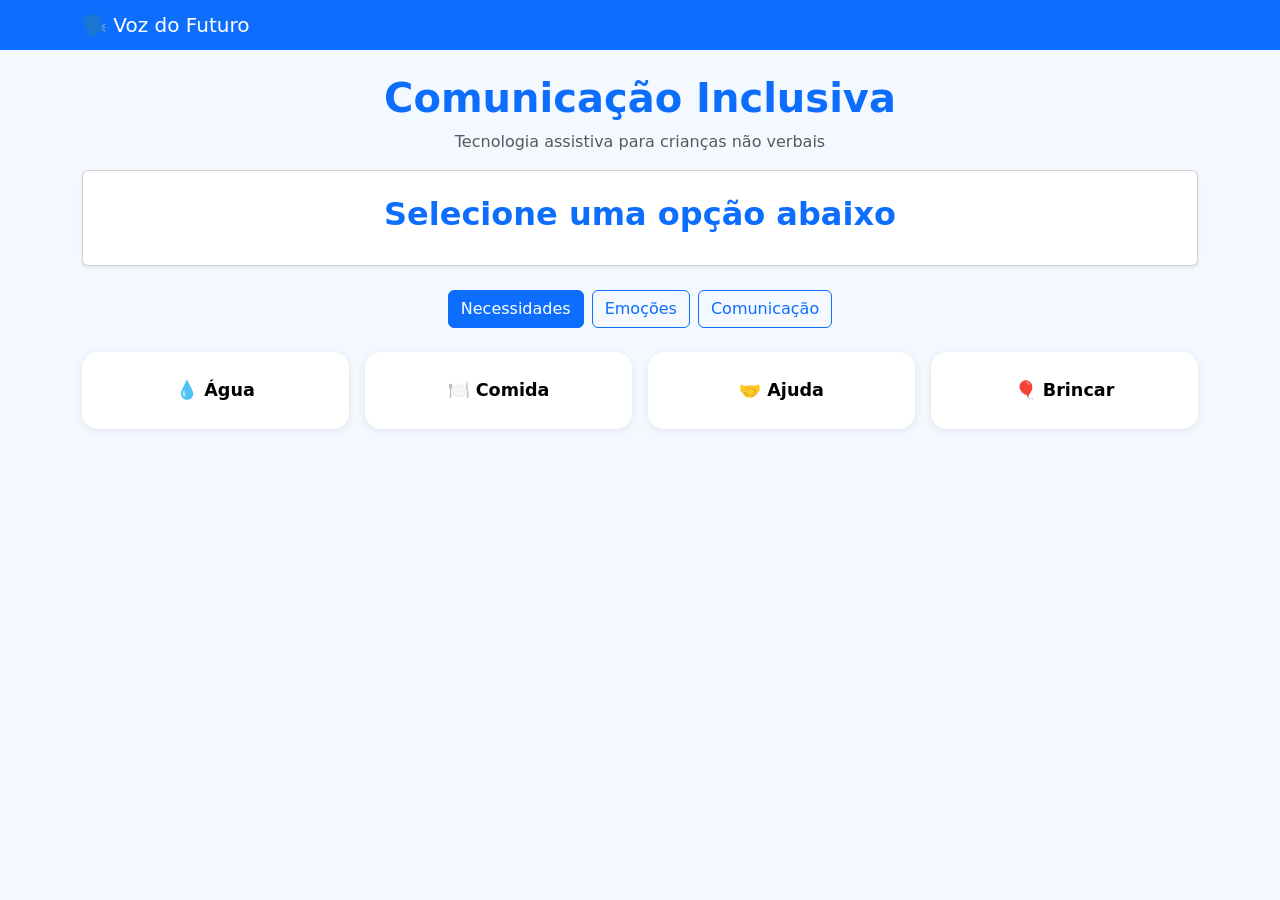
==== index.html @ d582f3ec "feat: cria estrutura inicial da plataforma Voz do Futuro" ====
<!DOCTYPE html>

<html lang="pt-BR">

<head>
    <meta charset="UTF-8">
    <meta name="viewport" content="width=device-width, initial-scale=1.0">
    <title>Voz do Futuro</title>

    <link href="https://cdn.jsdelivr.net/npm/bootstrap@5.3.8/dist/css/bootstrap.min.css" rel="stylesheet">
    <link href="https://cdn.jsdelivr.net/npm/bootstrap-icons@1.11.3/font/bootstrap-icons.css" rel="stylesheet">

    <link rel="stylesheet" href="css/style.css">
</head>

<body>

    <nav class="navbar navbar-dark bg-primary">
        <div class="container">
            <span class="navbar-brand mb-0 h1">
                🗣️ Voz do Futuro
            </span>
        </div>
    </nav>

    <div class="container py-4">

        <h1 class="text-center text-primary fw-bold">
            Comunicação Inclusiva
        </h1>

        <p class="text-center text-muted">
            Tecnologia assistiva para crianças não verbais
        </p>

        <div class="card shadow-sm p-4 text-center mb-4">
            <h2 id="message">
                Selecione uma opção abaixo
            </h2>
        </div>

        <div class="d-flex gap-2 justify-content-center mb-4">
            <button class="btn btn-primary" onclick="showTab('necessidades')">
                Necessidades
            </button>

            <button class="btn btn-outline-primary" onclick="showTab('emocoes')">
                Emoções
            </button>

            <button class="btn btn-outline-primary" onclick="showTab('comunicacao')">
                Comunicação
            </button>

        </div>

        <div id="necessidades" class="tab-content-custom">
            <div class="row g-3">

                <div class="col-md-3">
                    <button class="btn-card" onclick="speakMessage('Quero água')">
                        💧 Água
                    </button>
                </div>

                <div class="col-md-3">
                    <button class="btn-card" onclick="speakMessage('Quero comer')">
                        🍽️ Comida
                    </button>
                </div>

                <div class="col-md-3">
                    <button class="btn-card" onclick="speakMessage('Preciso de ajuda')">
                        🤝 Ajuda
                    </button>
                </div>

                <div class="col-md-3">
                    <button class="btn-card" onclick="speakMessage('Quero brincar')">
                        🎈 Brincar
                    </button>
                </div>

            </div>

        </div>

        <div id="emocoes" class="tab-content-custom d-none">
            <div class="row g-3">
                <div class="col-md-3">
                    <button class="btn-card" onclick="speakMessage('Estou feliz')">
                        😊 Feliz
                    </button>
                </div>

                <div class="col-md-3">
                    <button class="btn-card" onclick="speakMessage('Estou triste')">
                        😢 Triste
                    </button>
                </div>

            </div>

        </div>

        <div id="comunicacao" class="tab-content-custom d-none">
            <div class="row g-3">

                <div class="col-md-3">
                    <button class="btn-card" onclick="speakMessage('Sim')">
                        ✅ Sim
                    </button>
                </div>

                <div class="col-md-3">
                    <button class="btn-card" onclick="speakMessage('Não')">
                        ❌ Não
                    </button>
                </div>

            </div>

        </div>

    </div>

    <script src="js/app.js"></script>

    <script src="js/tabs.js"></script>

    <script src="js/speech.js"></script>

</body>
</html>
---- css/style.css ----
body {
background: #f4f8ff;
}

.btn-card {
width: 100%;
border: none;
border-radius: 16px;
padding: 25px;
background: white;
font-size: 1.1rem;
font-weight: bold;
transition: .3s;
box-shadow: 0 2px 8px rgba(0,0,0,.08);
}

.btn-card:hover {
transform: translateY(-5px);
}

#message {
color: #0d6efd;
font-weight: bold;
}
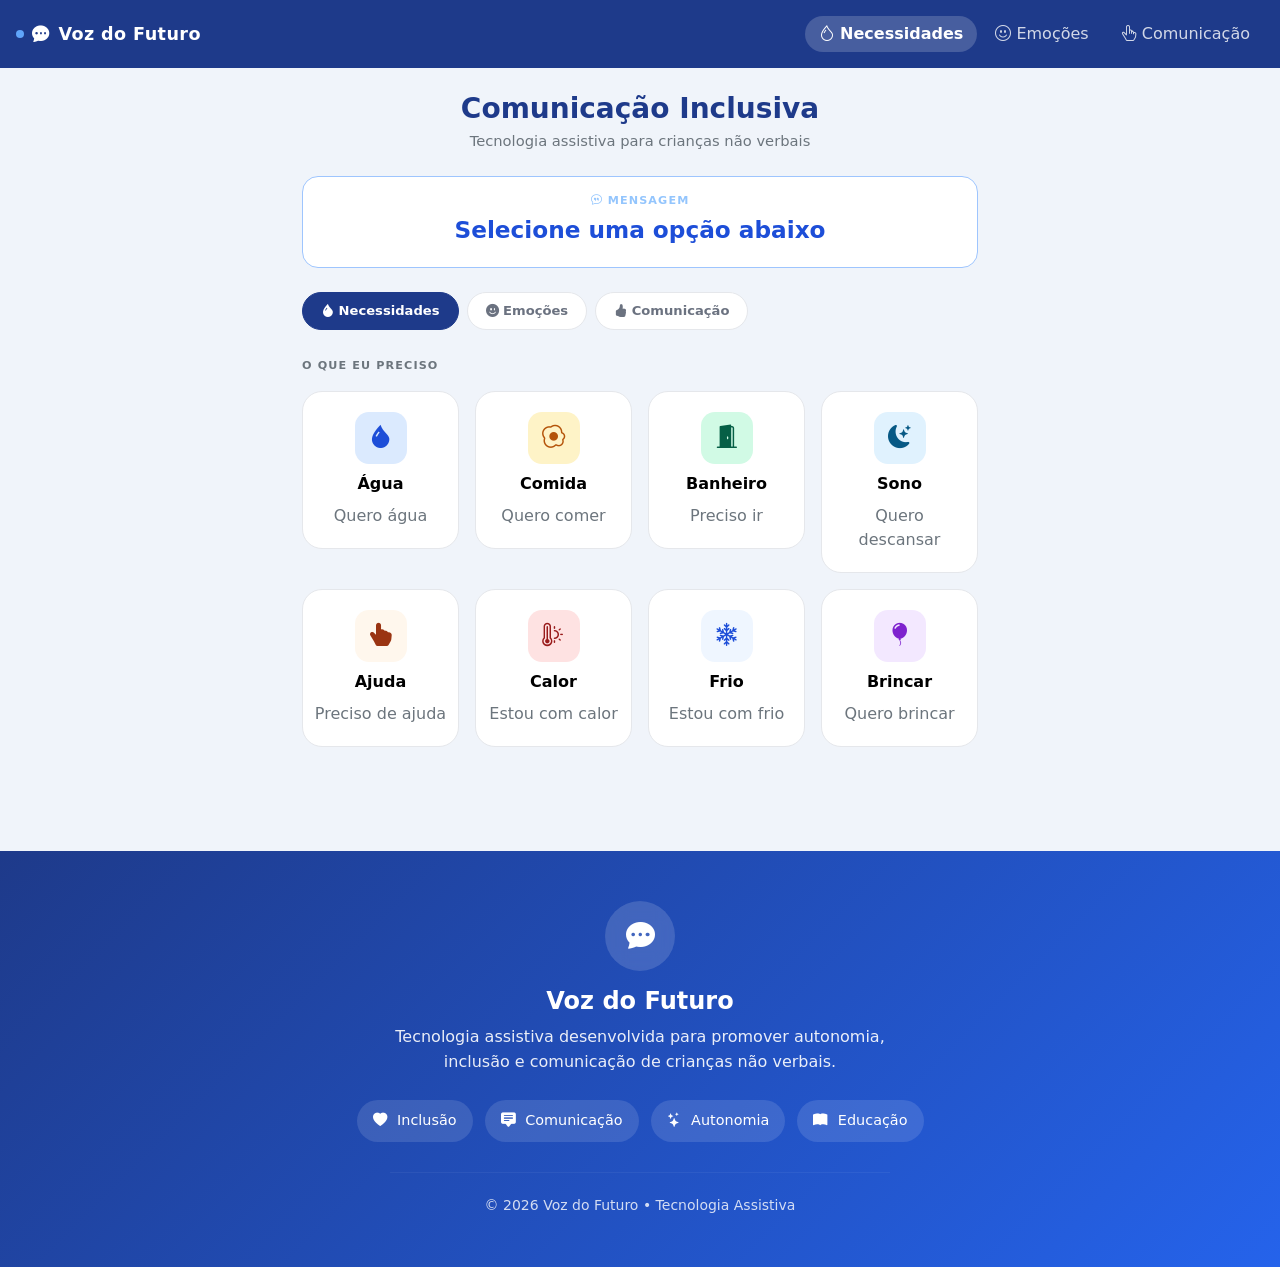
==== commit 3ed01cdd: "feat: moderniza footer com layout responsivo e visual inclusivo" ====
--- a/index.html
+++ b/index.html
@@ -1,134 +1,55 @@
 <!DOCTYPE html>
-
 <html lang="pt-BR">
 
 <head>
     <meta charset="UTF-8">
     <meta name="viewport" content="width=device-width, initial-scale=1.0">
+
     <title>Voz do Futuro</title>
 
+    <!-- Bootstrap -->
     <link href="https://cdn.jsdelivr.net/npm/bootstrap@5.3.8/dist/css/bootstrap.min.css" rel="stylesheet">
+
+    <!-- Bootstrap Icons -->
     <link href="https://cdn.jsdelivr.net/npm/bootstrap-icons@1.11.3/font/bootstrap-icons.css" rel="stylesheet">
 
-    <link rel="stylesheet" href="css/style.css">
+    <!-- CSS do projeto -->
+    <link rel="stylesheet" href="./css/style.css">
 </head>
 
 <body>
 
-    <nav class="navbar navbar-dark bg-primary">
-        <div class="container">
-            <span class="navbar-brand mb-0 h1">
-                🗣️ Voz do Futuro
-            </span>
-        </div>
-    </nav>
+    <div id="navbar"></div>
 
-    <div class="container py-4">
+    <main class="container py-4" style="max-width:700px">
 
-        <h1 class="text-center text-primary fw-bold">
-            Comunicação Inclusiva
-        </h1>
+        <div id="hero"></div>
 
-        <p class="text-center text-muted">
-            Tecnologia assistiva para crianças não verbais
-        </p>
+        <div id="message-box"></div>
 
-        <div class="card shadow-sm p-4 text-center mb-4">
-            <h2 id="message">
-                Selecione uma opção abaixo
-            </h2>
-        </div>
+        <div id="tabs"></div>
 
-        <div class="d-flex gap-2 justify-content-center mb-4">
-            <button class="btn btn-primary" onclick="showTab('necessidades')">
-                Necessidades
-            </button>
+        <div id="tip-box"></div>
 
-            <button class="btn btn-outline-primary" onclick="showTab('emocoes')">
-                Emoções
-            </button>
+        <div id="necessidades"></div>
 
-            <button class="btn btn-outline-primary" onclick="showTab('comunicacao')">
-                Comunicação
-            </button>
+        <div id="emocoes"></div>
 
-        </div>
+        <div id="comunicacao"></div>
 
-        <div id="necessidades" class="tab-content-custom">
-            <div class="row g-3">
+    </main>
 
-                <div class="col-md-3">
-                    <button class="btn-card" onclick="speakMessage('Quero água')">
-                        💧 Água
-                    </button>
-                </div>
+    <div id="footer"></div>
 
-                <div class="col-md-3">
-                    <button class="btn-card" onclick="speakMessage('Quero comer')">
-                        🍽️ Comida
-                    </button>
-                </div>
+    <!-- Bootstrap JS -->
+    <script src="https://cdn.jsdelivr.net/npm/bootstrap@5.3.8/dist/js/bootstrap.bundle.min.js"></script>
 
-                <div class="col-md-3">
-                    <button class="btn-card" onclick="speakMessage('Preciso de ajuda')">
-                        🤝 Ajuda
-                    </button>
-                </div>
-
-                <div class="col-md-3">
-                    <button class="btn-card" onclick="speakMessage('Quero brincar')">
-                        🎈 Brincar
-                    </button>
-                </div>
-
-            </div>
-
-        </div>
-
-        <div id="emocoes" class="tab-content-custom d-none">
-            <div class="row g-3">
-                <div class="col-md-3">
-                    <button class="btn-card" onclick="speakMessage('Estou feliz')">
-                        😊 Feliz
-                    </button>
-                </div>
-
-                <div class="col-md-3">
-                    <button class="btn-card" onclick="speakMessage('Estou triste')">
-                        😢 Triste
-                    </button>
-                </div>
-
-            </div>
-
-        </div>
-
-        <div id="comunicacao" class="tab-content-custom d-none">
-            <div class="row g-3">
-
-                <div class="col-md-3">
-                    <button class="btn-card" onclick="speakMessage('Sim')">
-                        ✅ Sim
-                    </button>
-                </div>
-
-                <div class="col-md-3">
-                    <button class="btn-card" onclick="speakMessage('Não')">
-                        ❌ Não
-                    </button>
-                </div>
-
-            </div>
-
-        </div>
-
-    </div>
-
-    <script src="js/app.js"></script>
-
-    <script src="js/tabs.js"></script>
-
-    <script src="js/speech.js"></script>
+    <!-- Scripts -->
+    <script src="./js/components.js"></script>
+    <script src="./js/speech.js"></script>
+    <script src="./js/tabs.js"></script>
+    <script src="./js/app.js"></script>
 
 </body>
+
 </html>
--- a/css/style.css
+++ b/css/style.css
@@ -1,24 +1,309 @@
 body {
-background: #f4f8ff;
-}
-
-.btn-card {
-width: 100%;
-border: none;
-border-radius: 16px;
-padding: 25px;
-background: white;
-font-size: 1.1rem;
-font-weight: bold;
-transition: .3s;
-box-shadow: 0 2px 8px rgba(0,0,0,.08);
-}
-
-.btn-card:hover {
-transform: translateY(-5px);
-}
-
-#message {
-color: #0d6efd;
-font-weight: bold;
-}
+    background: #f0f4fa;
+}
+
+/* navbar */
+.navbar-custom {
+    background: #1e3a8a;
+}
+
+.nav-link-btn {
+    background: none;
+    border: none;
+    color: rgba(255, 255, 255, .8);
+    border-radius: 20px;
+    padding: 6px 14px;
+    cursor: pointer;
+    transition: .2s;
+}
+
+.nav-link-btn:hover {
+    background: rgba(255, 255, 255, .12);
+    color: #fff;
+}
+
+.nav-link-btn.active {
+    background: rgba(255, 255, 255, .18);
+    color: #fff;
+    font-weight: 600;
+}
+
+/* mensagem */
+.msg-text {
+    font-size: 1.45rem;
+    font-weight: 700;
+    color: #1d4ed8;
+    min-height: 38px;
+}
+
+.msg-text.speaking {
+    animation: pulse 1s ease-in-out infinite;
+}
+
+@keyframes pulse {
+
+    0%,
+    100% {
+        opacity: 1
+    }
+
+    50% {
+        opacity: .5
+    }
+}
+
+/* tabs */
+.tab-btn {
+    border: 1.5px solid #e5e7eb;
+    background: #fff;
+    border-radius: 50px;
+    padding: 8px 18px;
+    font-size: .82rem;
+    font-weight: 600;
+    color: #6b7280;
+    cursor: pointer;
+    white-space: nowrap;
+    transition: .2s;
+}
+
+.tab-btn:hover {
+    border-color: #93c5fd;
+    color: #1d4ed8;
+    background: #f0f7ff;
+}
+
+.tab-btn.active {
+    background: #1e3a8a;
+    color: #fff;
+    border-color: #1e3a8a;
+}
+
+/* painéis */
+.section-panel {
+    display: none;
+}
+
+.section-panel.active {
+    display: block;
+}
+
+/* botões CAA */
+.btn-caa {
+    border: 1.5px solid #e5e7eb;
+    border-radius: 20px;
+    padding: 20px 10px;
+    background: #fff;
+    transition: .18s;
+    width: 100%;
+    display: flex;
+    flex-direction: column;
+    align-items: center;
+    gap: 8px;
+    cursor: pointer;
+}
+
+.btn-caa:hover {
+    transform: translateY(-4px);
+    border-color: #93c5fd;
+    background: #f0f7ff;
+}
+
+.btn-caa:active {
+    transform: scale(.97);
+}
+
+.btn-caa:focus-visible {
+    outline: 3px solid #3b82f6;
+    outline-offset: 2px;
+}
+
+.btn-icon {
+    width: 52px;
+    height: 52px;
+    border-radius: 14px;
+    display: flex;
+    align-items: center;
+    justify-content: center;
+    font-size: 1.45rem;
+}
+
+/* cores dos ícones por categoria */
+.cat-water .btn-icon {
+    background: #dbeafe;
+    color: #1d4ed8;
+}
+
+.cat-food .btn-icon {
+    background: #fef3c7;
+    color: #b45309;
+}
+
+.cat-bath .btn-icon {
+    background: #d1fae5;
+    color: #065f46;
+}
+
+.cat-sleep .btn-icon {
+    background: #e0f2fe;
+    color: #075985;
+}
+
+.cat-help .btn-icon {
+    background: #fff7ed;
+    color: #9a3412;
+}
+
+.cat-hot .btn-icon {
+    background: #fee2e2;
+    color: #991b1b;
+}
+
+.cat-cold .btn-icon {
+    background: #eff6ff;
+    color: #1d4ed8;
+}
+
+.cat-play .btn-icon {
+    background: #f3e8ff;
+    color: #7e22ce;
+}
+
+.cat-happy .btn-icon {
+    background: #fce7f3;
+    color: #9d174d;
+}
+
+.cat-sad .btn-icon {
+    background: #ede9fe;
+    color: #5b21b6;
+}
+
+.cat-pain .btn-icon {
+    background: #fee2e2;
+    color: #991b1b;
+}
+
+.cat-angry .btn-icon {
+    background: #fff7ed;
+    color: #9a3412;
+}
+
+.cat-scared .btn-icon {
+    background: #fef9c3;
+    color: #713f12;
+}
+
+.cat-tired .btn-icon {
+    background: #f1f5f9;
+    color: #475569;
+}
+
+.cat-love .btn-icon {
+    background: #fce7f3;
+    color: #be185d;
+}
+
+.cat-ok .btn-icon {
+    background: #d1fae5;
+    color: #065f46;
+}
+
+.cat-yes .btn-icon {
+    background: #d1fae5;
+    color: #065f46;
+}
+
+.cat-no .btn-icon {
+    background: #fee2e2;
+    color: #991b1b;
+}
+
+.cat-more .btn-icon {
+    background: #dbeafe;
+    color: #1d4ed8;
+}
+
+.cat-stop .btn-icon {
+    background: #ffedd5;
+    color: #9a3412;
+}
+
+.cat-where .btn-icon {
+    background: #f3e8ff;
+    color: #7e22ce;
+}
+
+.cat-what .btn-icon {
+    background: #fef3c7;
+    color: #b45309;
+}
+
+.cat-like .btn-icon {
+    background: #fce7f3;
+    color: #9d174d;
+}
+
+.cat-dont .btn-icon {
+    background: #f1f5f9;
+    color: #475569;
+}
+
+.footer-custom {
+    margin-top: 80px;
+    padding: 50px 20px;
+    background: linear-gradient(135deg, #1e3a8a, #2563eb);
+    color: white;
+}
+
+.footer-logo {
+    display: flex;
+    justify-content: center;
+}
+
+.footer-icon {
+    width: 70px;
+    height: 70px;
+    border-radius: 50%;
+    background: rgba(255,255,255,.15);
+    display: flex;
+    align-items: center;
+    justify-content: center;
+    font-size: 1.8rem;
+    backdrop-filter: blur(10px);
+}
+
+.footer-description {
+    max-width: 550px;
+    margin: 0 auto;
+    opacity: .9;
+    line-height: 1.6;
+}
+
+.footer-features {
+    margin-top: 25px;
+    display: flex;
+    justify-content: center;
+    flex-wrap: wrap;
+    gap: 12px;
+}
+
+.footer-features span {
+    background: rgba(255,255,255,.12);
+    padding: 10px 16px;
+    border-radius: 30px;
+    font-size: .9rem;
+}
+
+.footer-features i {
+    margin-right: 6px;
+}
+
+.footer-divider {
+    margin: 30px auto 20px;
+    max-width: 500px;
+    border-color: rgba(255,255,255,.2);
+}
+
+.footer-copy {
+    opacity: .8;
+}
